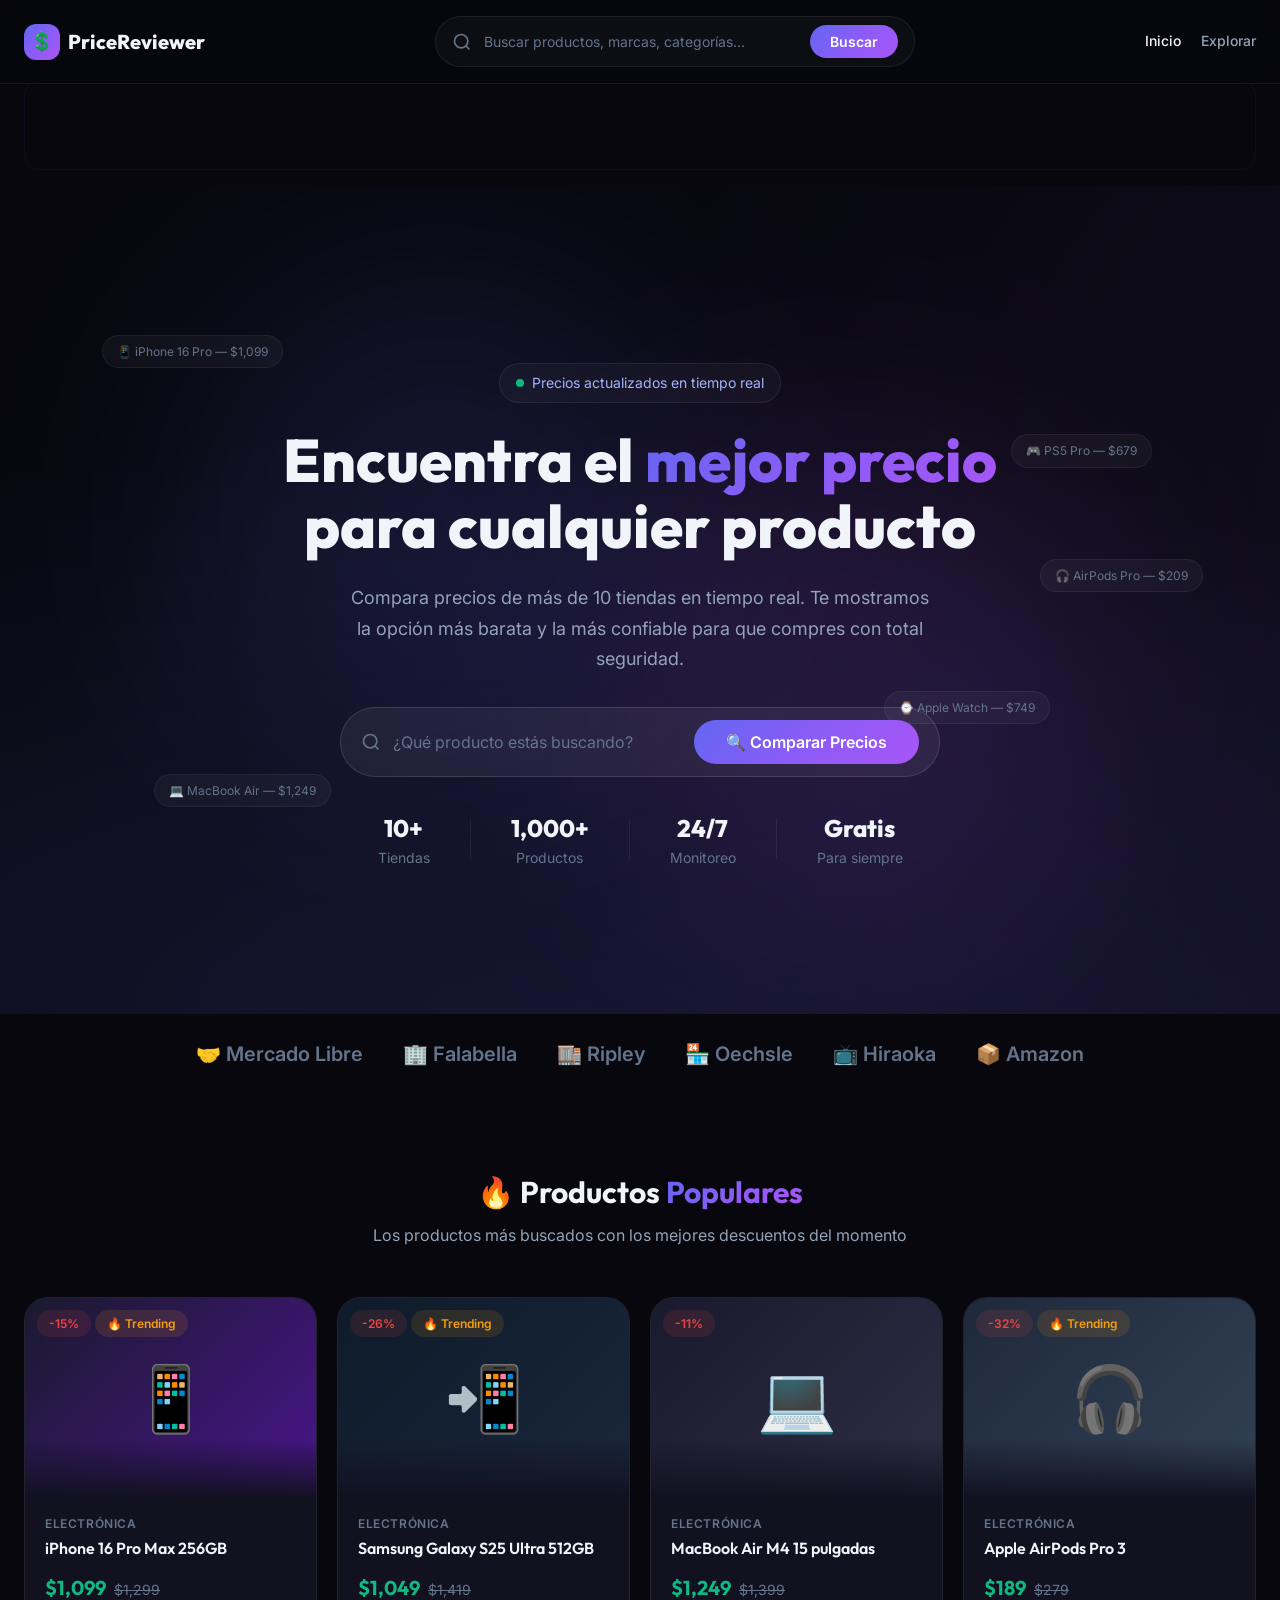
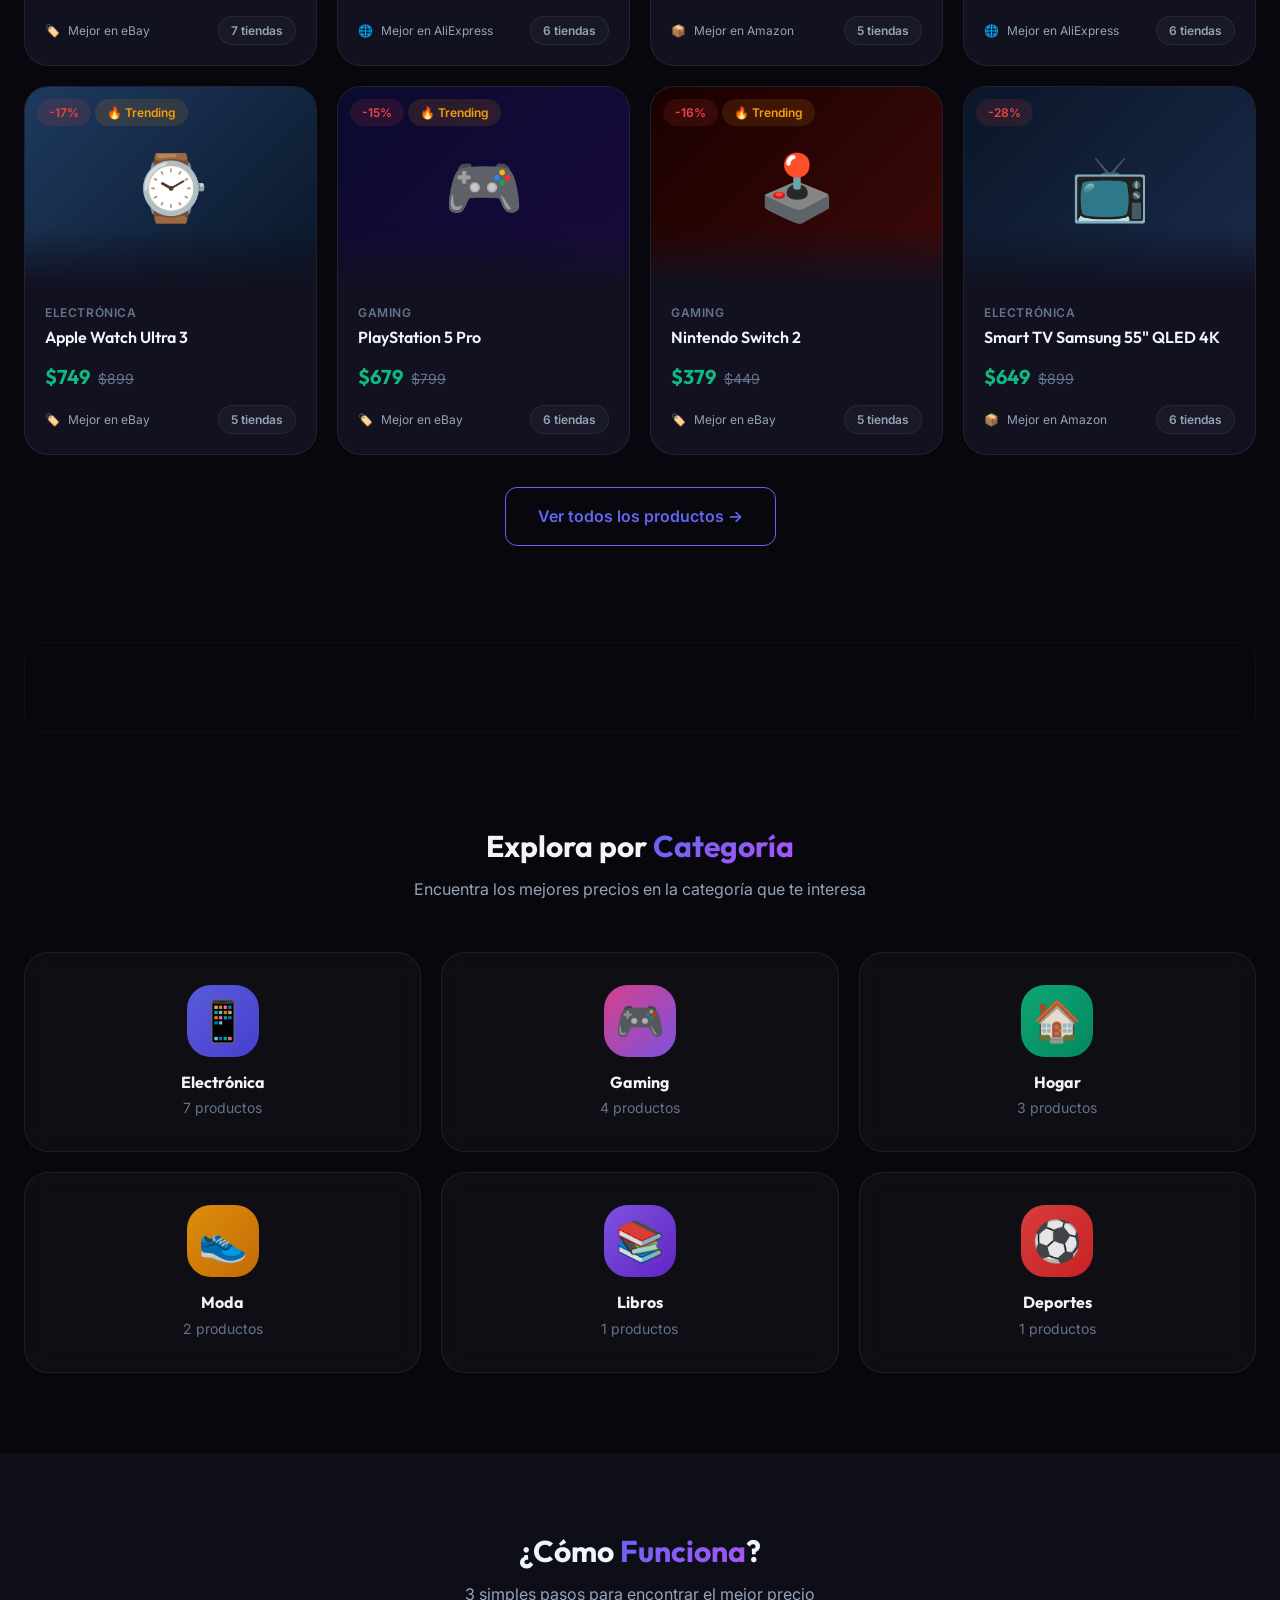
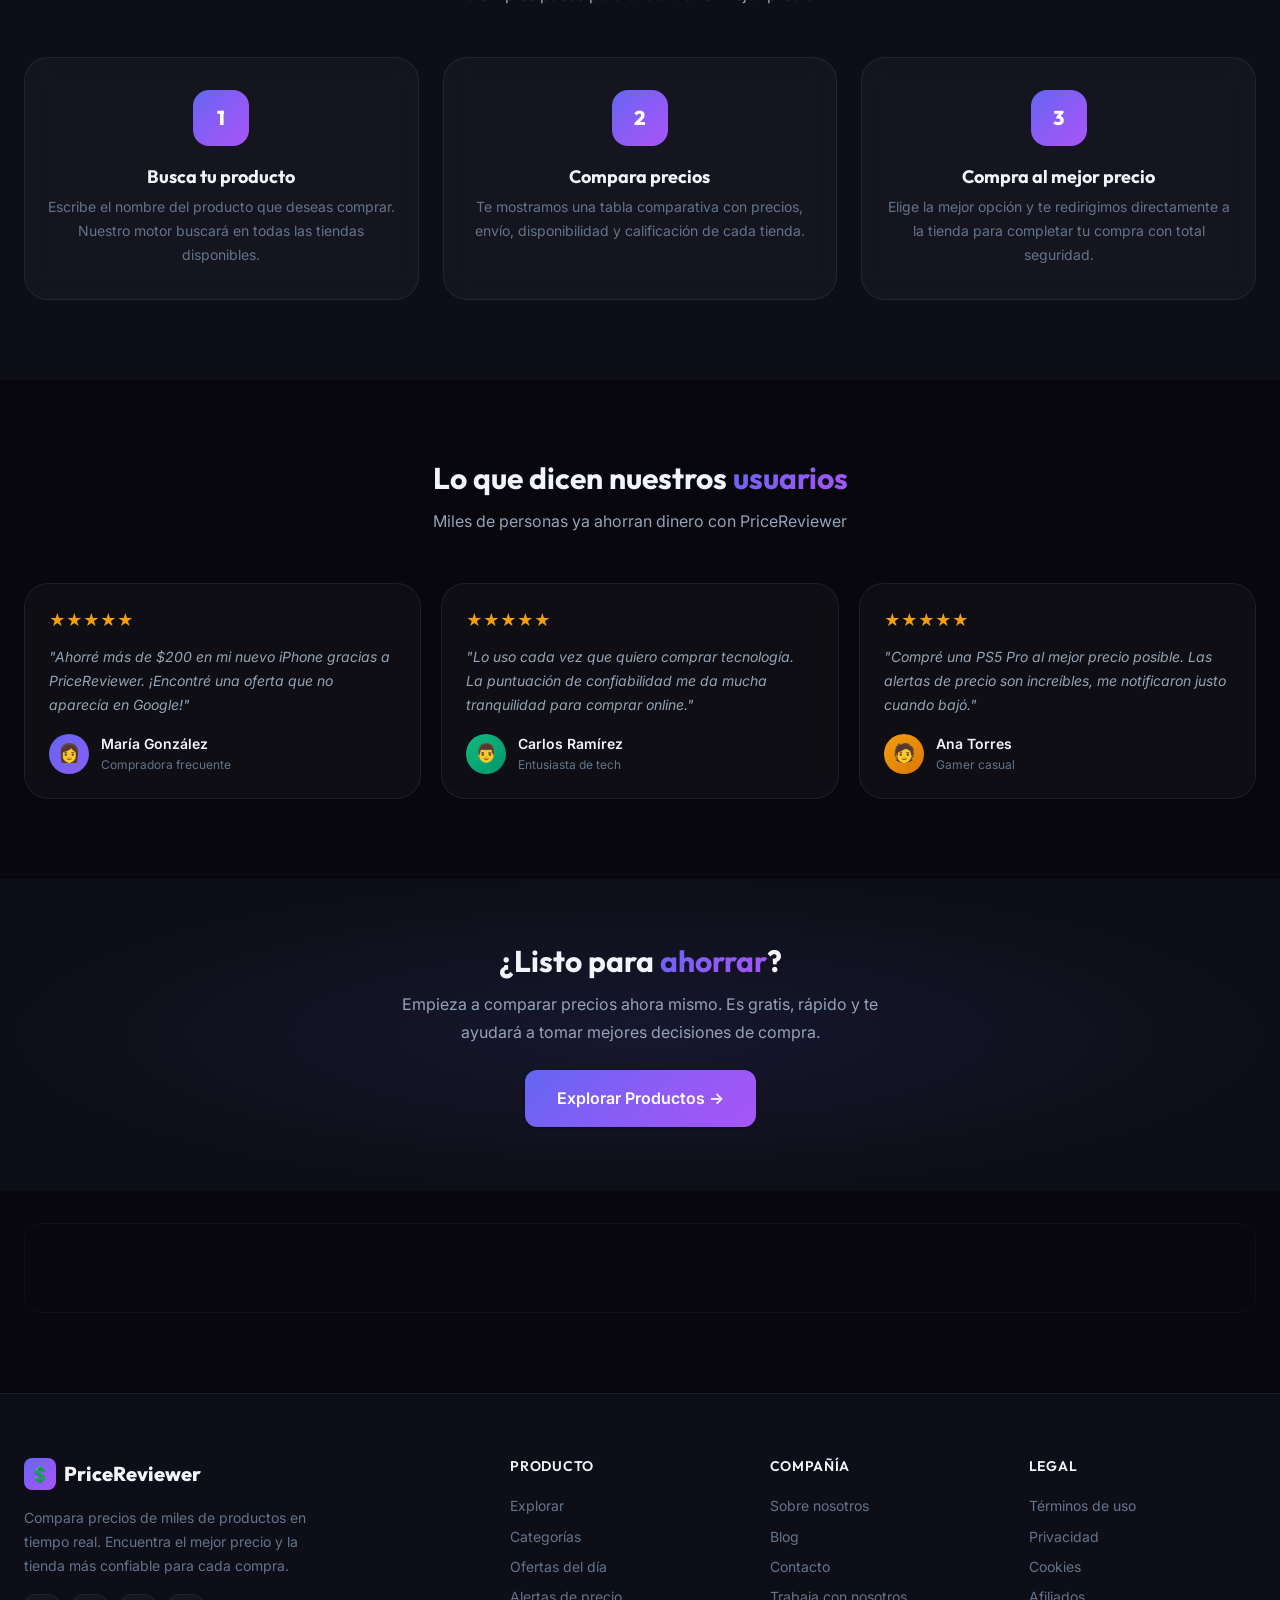
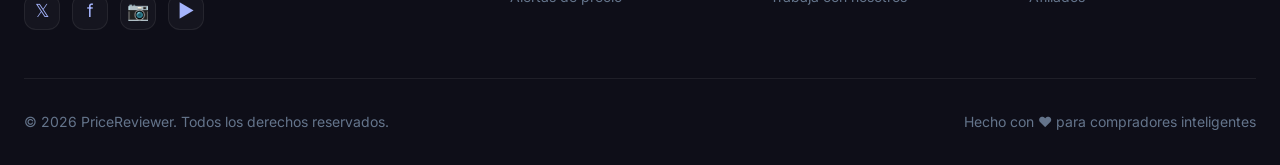
==== index.html @ 80fc3253 "Add files via upload" ====
<!DOCTYPE html>
<html lang="es">
<head>
  <meta charset="UTF-8">
  <meta name="viewport" content="width=device-width, initial-scale=1.0">
  <meta name="description" content="PriceReviewer — Compara precios en tiempo real de miles de productos en las mejores tiendas. Encuentra el mejor precio y la tienda más confiable.">
  <meta name="keywords" content="comparar precios, mejor precio, ofertas, descuentos, Amazon, eBay, Walmart, Mercado Libre">
  <title>PriceReviewer — Compara Precios en Tiempo Real</title>
  <link rel="stylesheet" href="css/styles.css">
  <script async src="https://pagead2.googlesyndication.com/pagead/js/adsbygoogle.js?client=ca-pub-7756073684592673" crossorigin="anonymous"></script>
  <style>
    /* ===== HERO ===== */
    .hero {
      position: relative;
      min-height: 92vh;
      display: flex;
      align-items: center;
      justify-content: center;
      overflow: hidden;
      padding: var(--s20) var(--s4) var(--s12);
    }
    .hero-bg {
      position: absolute;
      inset: 0;
      background:
        radial-gradient(ellipse at 20% 50%, rgba(99,102,241,0.15) 0%, transparent 50%),
        radial-gradient(ellipse at 80% 20%, rgba(139,92,246,0.12) 0%, transparent 50%),
        radial-gradient(ellipse at 50% 80%, rgba(168,85,247,0.08) 0%, transparent 50%),
        var(--bg-primary);
      animation: gradientShift 12s ease infinite;
      background-size: 200% 200%;
    }
    .hero-glow {
      position: absolute;
      width: 500px; height: 500px;
      border-radius: 50%;
      filter: blur(120px);
      opacity: 0.15;
      animation: float 8s ease-in-out infinite;
    }
    .hero-glow-1 { background: #6366f1; top: 10%; left: 15%; }
    .hero-glow-2 { background: #a855f7; bottom: 10%; right: 15%; animation-delay: -4s; }
    .hero-content {
      position: relative;
      z-index: 2;
      text-align: center;
      max-width: 800px;
      width: 100%;
    }
    .hero-badge {
      display: inline-flex;
      align-items: center;
      gap: var(--s2);
      padding: var(--s2) var(--s4);
      background: var(--bg-glass);
      border: 1px solid var(--border-glass);
      border-radius: var(--r-full);
      font-size: var(--text-sm);
      color: var(--text-accent);
      margin-bottom: var(--s6);
      animation: fadeInUp 0.8s var(--ease-out);
    }
    .hero-badge .pulse-dot {
      width: 8px; height: 8px;
      background: var(--success);
      border-radius: 50%;
      animation: pulse 2s infinite;
    }
    .hero h1 {
      font-size: var(--text-6xl);
      font-weight: 800;
      line-height: 1.1;
      margin-bottom: var(--s6);
      animation: fadeInUp 0.8s var(--ease-out) 0.1s both;
    }
    .hero h1 .highlight {
      background: var(--accent-gradient);
      -webkit-background-clip: text;
      -webkit-text-fill-color: transparent;
      background-clip: text;
    }
    .hero-subtitle {
      font-size: var(--text-lg);
      color: var(--text-secondary);
      max-width: 580px;
      margin: 0 auto var(--s8);
      line-height: 1.7;
      animation: fadeInUp 0.8s var(--ease-out) 0.2s both;
    }
    .hero .search-bar {
      max-width: 600px;
      margin: 0 auto var(--s8);
      animation: fadeInUp 0.8s var(--ease-out) 0.3s both;
    }
    .hero-stats {
      display: flex;
      align-items: center;
      justify-content: center;
      gap: var(--s10);
      animation: fadeInUp 0.8s var(--ease-out) 0.4s both;
    }
    .hero-stat {
      text-align: center;
    }
    .hero-stat-value {
      font-family: var(--font-heading);
      font-size: var(--text-2xl);
      font-weight: 800;
      color: var(--text-primary);
    }
    .hero-stat-label {
      font-size: var(--text-sm);
      color: var(--text-muted);
    }
    .hero-stat-divider {
      width: 1px; height: 40px;
      background: var(--border-glass);
    }

    /* ===== FLOATING PRICE TAGS ===== */
    .floating-tags {
      position: absolute;
      inset: 0;
      overflow: hidden;
      pointer-events: none;
      z-index: 1;
    }
    .floating-tag {
      position: absolute;
      padding: 6px 14px;
      background: rgba(255,255,255,0.04);
      border: 1px solid rgba(255,255,255,0.06);
      border-radius: var(--r-full);
      font-size: var(--text-xs);
      color: var(--text-muted);
      backdrop-filter: blur(8px);
      animation: float 6s ease-in-out infinite;
      white-space: nowrap;
    }
    .floating-tag:nth-child(1) { top: 18%; left: 8%; animation-delay: 0s; }
    .floating-tag:nth-child(2) { top: 30%; right: 10%; animation-delay: -1.5s; }
    .floating-tag:nth-child(3) { bottom: 25%; left: 12%; animation-delay: -3s; }
    .floating-tag:nth-child(4) { top: 45%; right: 6%; animation-delay: -4.5s; }
    .floating-tag:nth-child(5) { bottom: 35%; right: 18%; animation-delay: -2s; }

    /* ===== AD BANNER (top) ===== */
    .ad-top-wrapper {
      padding-top: 80px;
    }

    /* ===== TRENDING SECTION ===== */
    .trending-grid {
      display: grid;
      grid-template-columns: repeat(4, 1fr);
      gap: var(--s5);
    }
    @media (max-width: 1024px) {
      .trending-grid { grid-template-columns: repeat(2, 1fr); }
    }
    @media (max-width: 480px) {
      .trending-grid { grid-template-columns: 1fr; }
    }

    /* ===== CATEGORIES ===== */
    .categories-grid {
      display: grid;
      grid-template-columns: repeat(3, 1fr);
      gap: var(--s5);
    }
    .category-card {
      display: flex;
      flex-direction: column;
      align-items: center;
      padding: var(--s8) var(--s6);
      text-align: center;
      text-decoration: none;
      color: inherit;
      position: relative;
      overflow: hidden;
    }
    .category-card::before {
      content: '';
      position: absolute;
      top: 0; left: 0; right: 0;
      height: 3px;
      background: linear-gradient(90deg, var(--cat-color-1), var(--cat-color-2));
      opacity: 0;
      transition: opacity var(--t-base);
    }
    .category-card:hover::before { opacity: 1; }
    .category-icon {
      font-size: 2.5rem;
      margin-bottom: var(--s4);
      width: 72px; height: 72px;
      display: flex;
      align-items: center;
      justify-content: center;
      background: linear-gradient(135deg, var(--cat-color-1), var(--cat-color-2));
      border-radius: var(--r-xl);
      opacity: 0.9;
    }
    .category-card h3 {
      font-size: var(--text-base);
      margin-bottom: var(--s1);
    }
    .category-card p {
      font-size: var(--text-sm);
      color: var(--text-muted);
    }
    @media (max-width: 768px) {
      .categories-grid { grid-template-columns: repeat(2, 1fr); }
    }
    @media (max-width: 480px) {
      .categories-grid { grid-template-columns: 1fr; }
    }

    /* ===== HOW IT WORKS ===== */
    .steps-grid {
      display: grid;
      grid-template-columns: repeat(3, 1fr);
      gap: var(--s6);
    }
    .step-card {
      text-align: center;
      padding: var(--s8) var(--s5);
    }
    .step-number {
      width: 56px; height: 56px;
      display: flex;
      align-items: center;
      justify-content: center;
      margin: 0 auto var(--s5);
      background: var(--accent-gradient);
      border-radius: var(--r-lg);
      font-family: var(--font-heading);
      font-size: var(--text-xl);
      font-weight: 800;
      color: white;
    }
    .step-card h3 {
      font-size: var(--text-lg);
      margin-bottom: var(--s2);
    }
    .step-card p {
      font-size: var(--text-sm);
      color: var(--text-muted);
      line-height: 1.7;
    }
    @media (max-width: 768px) {
      .steps-grid { grid-template-columns: 1fr; }
    }

    /* ===== TESTIMONIALS ===== */
    .testimonials-grid {
      display: grid;
      grid-template-columns: repeat(3, 1fr);
      gap: var(--s5);
    }
    .testimonial-card {
      padding: var(--s6);
    }
    .testimonial-stars {
      display: flex;
      gap: 2px;
      color: var(--warning);
      margin-bottom: var(--s3);
    }
    .testimonial-text {
      font-size: var(--text-sm);
      color: var(--text-secondary);
      line-height: 1.7;
      margin-bottom: var(--s4);
      font-style: italic;
    }
    .testimonial-author {
      display: flex;
      align-items: center;
      gap: var(--s3);
    }
    .testimonial-avatar {
      width: 40px; height: 40px;
      border-radius: var(--r-full);
      display: flex;
      align-items: center;
      justify-content: center;
      font-size: var(--text-lg);
    }
    .testimonial-name {
      font-size: var(--text-sm);
      font-weight: 600;
      color: var(--text-primary);
    }
    .testimonial-role {
      font-size: var(--text-xs);
      color: var(--text-muted);
    }
    @media (max-width: 768px) {
      .testimonials-grid { grid-template-columns: 1fr; }
    }

    /* ===== CTA ===== */
    .cta-section {
      text-align: center;
      padding: var(--s16) var(--s6);
      position: relative;
      overflow: hidden;
    }
    .cta-section::before {
      content: '';
      position: absolute;
      inset: 0;
      background:
        radial-gradient(ellipse at center, rgba(99,102,241,0.1) 0%, transparent 70%);
    }
    .cta-section h2 { margin-bottom: var(--s3); position: relative; }
    .cta-section p { max-width: 500px; margin: 0 auto var(--s6); position: relative; }
    .cta-section .btn { position: relative; }

    /* ===== PARTNERS ===== */
    .partners-bar {
      display: flex;
      align-items: center;
      justify-content: center;
      gap: var(--s10);
      flex-wrap: wrap;
      padding: var(--s6) 0;
      opacity: 0.5;
    }
    .partner-logo {
      font-size: var(--text-xl);
      display: flex;
      align-items: center;
      gap: var(--s2);
      color: var(--text-muted);
      font-weight: 600;
    }

    @media (max-width: 768px) {
      .hero h1 { font-size: var(--text-4xl); }
      .hero-stats { gap: var(--s6); }
      .hero-stat-value { font-size: var(--text-xl); }
      .floating-tags { display: none; }
    }
    @media (max-width: 480px) {
      .hero h1 { font-size: var(--text-3xl); }
      .hero-stats { flex-wrap: wrap; gap: var(--s4); }
      .hero-stat-divider { display: none; }
    }
  </style>
</head>
<body data-page="landing">

  <!-- === NAVBAR === -->
  <nav class="navbar" id="navbar">
    <div class="container">
      <a href="index.html" class="navbar-brand">
        <div class="brand-icon">💲</div>
        PriceReviewer
      </a>
      <div class="navbar-search">
        <div class="search-bar">
          <div class="search-bar-inner">
            <svg class="search-icon" viewBox="0 0 24 24" fill="none" stroke="currentColor" stroke-width="2"><circle cx="11" cy="11" r="8"/><path d="m21 21-4.3-4.3"/></svg>
            <input type="text" placeholder="Buscar productos, marcas, categorías..." id="nav-search-input" autocomplete="off">
            <button class="search-btn"><span>Buscar</span></button>
          </div>
          <div class="search-suggestions" id="nav-search-suggestions"></div>
        </div>
      </div>
      <div class="navbar-links">
        <a href="index.html" class="active">Inicio</a>
        <a href="results.html">Explorar</a>
      </div>
      <button class="mobile-menu-btn" aria-label="Menú">
        <span></span><span></span><span></span>
      </button>
    </div>
  </nav>

  <!-- === MOBILE MENU === -->
  <div class="mobile-menu" id="mobile-menu">
    <a href="index.html">Inicio</a>
    <a href="results.html">Explorar</a>
  </div>

  <!-- === AD: Top Banner === -->
  <div class="ad-top-wrapper">
    <div class="container">
      <div class="ad-space ad-banner-top" data-ad-size="728x90">
        <span class="ad-label">Anuncio</span>
      </div>
    </div>
  </div>

  <!-- === HERO === -->
  <section class="hero" id="hero">
    <div class="hero-bg"></div>
    <div class="hero-glow hero-glow-1"></div>
    <div class="hero-glow hero-glow-2"></div>

    <div class="floating-tags">
      <div class="floating-tag">📱 iPhone 16 Pro — $1,099</div>
      <div class="floating-tag">🎮 PS5 Pro — $679</div>
      <div class="floating-tag">💻 MacBook Air — $1,249</div>
      <div class="floating-tag">🎧 AirPods Pro — $209</div>
      <div class="floating-tag">⌚ Apple Watch — $749</div>
    </div>

    <div class="hero-content">
      <div class="hero-badge">
        <span class="pulse-dot"></span>
        Precios actualizados en tiempo real
      </div>
      <h1>
        Encuentra el <span class="highlight">mejor precio</span> para cualquier producto
      </h1>
      <p class="hero-subtitle">
        Compara precios de más de 10 tiendas en tiempo real. Te mostramos la opción más barata y la más confiable para que compres con total seguridad.
      </p>
      <div class="search-bar search-hero">
        <div class="search-bar-inner">
          <svg class="search-icon" viewBox="0 0 24 24" fill="none" stroke="currentColor" stroke-width="2"><circle cx="11" cy="11" r="8"/><path d="m21 21-4.3-4.3"/></svg>
          <input type="text" placeholder="¿Qué producto estás buscando?" id="hero-search-input" autocomplete="off">
          <button class="search-btn">🔍 <span>Comparar Precios</span></button>
        </div>
        <div class="search-suggestions" id="hero-search-suggestions"></div>
      </div>
      <div class="hero-stats">
        <div class="hero-stat">
          <div class="hero-stat-value">10+</div>
          <div class="hero-stat-label">Tiendas</div>
        </div>
        <div class="hero-stat-divider"></div>
        <div class="hero-stat">
          <div class="hero-stat-value">1,000+</div>
          <div class="hero-stat-label">Productos</div>
        </div>
        <div class="hero-stat-divider"></div>
        <div class="hero-stat">
          <div class="hero-stat-value">24/7</div>
          <div class="hero-stat-label">Monitoreo</div>
        </div>
        <div class="hero-stat-divider"></div>
        <div class="hero-stat">
          <div class="hero-stat-value">Gratis</div>
          <div class="hero-stat-label">Para siempre</div>
        </div>
      </div>
    </div>
  </section>

  <!-- === PARTNERS BAR === -->
  <div class="container">
    <div class="partners-bar animate-on-scroll">
      <span class="partner-logo">🤝 Mercado Libre</span>
      <span class="partner-logo">🏢 Falabella</span>
      <span class="partner-logo">🏬 Ripley</span>
      <span class="partner-logo">🏪 Oechsle</span>
      <span class="partner-logo">📺 Hiraoka</span>
      <span class="partner-logo">📦 Amazon</span>
    </div>
  </div>

  <!-- === TRENDING PRODUCTS === -->
  <section class="section" id="trending">
    <div class="container">
      <div class="section-header animate-on-scroll">
        <h2>🔥 Productos <span class="text-gradient">Populares</span></h2>
        <p>Los productos más buscados con los mejores descuentos del momento</p>
      </div>
      <div class="trending-grid" id="trending-grid">
        <!-- Rendered by JS -->
      </div>
      <div class="text-center" style="margin-top:var(--s8);">
        <a href="results.html" class="btn btn-outline btn-lg">Ver todos los productos →</a>
      </div>
    </div>
  </section>

  <!-- === AD: Mid Banner === -->
  <div class="container">
    <div class="ad-space ad-leaderboard" data-ad-size="728x90" style="margin: var(--s4) 0;">
      <span class="ad-label">Anuncio</span>
    </div>
  </div>

  <!-- === CATEGORIES === -->
  <section class="section" id="categories">
    <div class="container">
      <div class="section-header animate-on-scroll">
        <h2>Explora por <span class="text-gradient">Categoría</span></h2>
        <p>Encuentra los mejores precios en la categoría que te interesa</p>
      </div>
      <div class="categories-grid" id="categories-grid">
        <!-- Rendered by JS -->
      </div>
    </div>
  </section>

  <!-- === HOW IT WORKS === -->
  <section class="section" id="how-it-works" style="background:var(--bg-secondary);">
    <div class="container">
      <div class="section-header animate-on-scroll">
        <h2>¿Cómo <span class="text-gradient">Funciona</span>?</h2>
        <p>3 simples pasos para encontrar el mejor precio</p>
      </div>
      <div class="steps-grid">
        <div class="step-card glass-card animate-on-scroll delay-1">
          <div class="step-number">1</div>
          <h3>Busca tu producto</h3>
          <p>Escribe el nombre del producto que deseas comprar. Nuestro motor buscará en todas las tiendas disponibles.</p>
        </div>
        <div class="step-card glass-card animate-on-scroll delay-2">
          <div class="step-number">2</div>
          <h3>Compara precios</h3>
          <p>Te mostramos una tabla comparativa con precios, envío, disponibilidad y calificación de cada tienda.</p>
        </div>
        <div class="step-card glass-card animate-on-scroll delay-3">
          <div class="step-number">3</div>
          <h3>Compra al mejor precio</h3>
          <p>Elige la mejor opción y te redirigimos directamente a la tienda para completar tu compra con total seguridad.</p>
        </div>
      </div>
    </div>
  </section>

  <!-- === TESTIMONIALS === -->
  <section class="section" id="testimonials">
    <div class="container">
      <div class="section-header animate-on-scroll">
        <h2>Lo que dicen nuestros <span class="text-gradient">usuarios</span></h2>
        <p>Miles de personas ya ahorran dinero con PriceReviewer</p>
      </div>
      <div class="testimonials-grid">
        <div class="testimonial-card glass-card animate-on-scroll delay-1">
          <div class="testimonial-stars">★★★★★</div>
          <p class="testimonial-text">"Ahorré más de $200 en mi nuevo iPhone gracias a PriceReviewer. ¡Encontré una oferta que no aparecía en Google!"</p>
          <div class="testimonial-author">
            <div class="testimonial-avatar" style="background:linear-gradient(135deg,#6366f1,#8b5cf6);">👩</div>
            <div>
              <div class="testimonial-name">María González</div>
              <div class="testimonial-role">Compradora frecuente</div>
            </div>
          </div>
        </div>
        <div class="testimonial-card glass-card animate-on-scroll delay-2">
          <div class="testimonial-stars">★★★★★</div>
          <p class="testimonial-text">"Lo uso cada vez que quiero comprar tecnología. La puntuación de confiabilidad me da mucha tranquilidad para comprar online."</p>
          <div class="testimonial-author">
            <div class="testimonial-avatar" style="background:linear-gradient(135deg,#10b981,#059669);">👨</div>
            <div>
              <div class="testimonial-name">Carlos Ramírez</div>
              <div class="testimonial-role">Entusiasta de tech</div>
            </div>
          </div>
        </div>
        <div class="testimonial-card glass-card animate-on-scroll delay-3">
          <div class="testimonial-stars">★★★★★</div>
          <p class="testimonial-text">"Compré una PS5 Pro al mejor precio posible. Las alertas de precio son increíbles, me notificaron justo cuando bajó."</p>
          <div class="testimonial-author">
            <div class="testimonial-avatar" style="background:linear-gradient(135deg,#f59e0b,#d97706);">🧑</div>
            <div>
              <div class="testimonial-name">Ana Torres</div>
              <div class="testimonial-role">Gamer casual</div>
            </div>
          </div>
        </div>
      </div>
    </div>
  </section>

  <!-- === CTA === -->
  <section class="section cta-section" style="background:var(--bg-secondary);">
    <div class="container">
      <div class="animate-on-scroll">
        <h2>¿Listo para <span class="text-gradient">ahorrar</span>?</h2>
        <p>Empieza a comparar precios ahora mismo. Es gratis, rápido y te ayudará a tomar mejores decisiones de compra.</p>
        <a href="results.html" class="btn btn-primary btn-lg">Explorar Productos →</a>
      </div>
    </div>
  </section>

  <!-- === AD: Bottom Banner === -->
  <div class="container">
    <div class="ad-space ad-banner-bottom" data-ad-size="728x90">
      <span class="ad-label">Anuncio</span>
    </div>
  </div>

  <!-- === FOOTER === -->
  <footer class="footer">
    <div class="container">
      <div class="footer-grid">
        <div>
          <div class="footer-brand">
            <div class="brand-icon">💲</div>
            PriceReviewer
          </div>
          <p class="footer-desc">
            Compara precios de miles de productos en tiempo real. Encuentra el mejor precio y la tienda más confiable para cada compra.
          </p>
          <div class="footer-social">
            <a href="#" aria-label="Twitter">𝕏</a>
            <a href="#" aria-label="Facebook">f</a>
            <a href="#" aria-label="Instagram">📷</a>
            <a href="#" aria-label="YouTube">▶</a>
          </div>
        </div>
        <div class="footer-col">
          <h4>Producto</h4>
          <a href="results.html">Explorar</a>
          <a href="#">Categorías</a>
          <a href="#">Ofertas del día</a>
          <a href="#">Alertas de precio</a>
        </div>
        <div class="footer-col">
          <h4>Compañía</h4>
          <a href="#">Sobre nosotros</a>
          <a href="#">Blog</a>
          <a href="#">Contacto</a>
          <a href="#">Trabaja con nosotros</a>
        </div>
        <div class="footer-col">
          <h4>Legal</h4>
          <a href="#">Términos de uso</a>
          <a href="#">Privacidad</a>
          <a href="#">Cookies</a>
          <a href="#">Afiliados</a>
        </div>
      </div>
      <div class="footer-bottom">
        <span>© 2026 PriceReviewer. Todos los derechos reservados.</span>
        <span>Hecho con ❤️ para compradores inteligentes</span>
      </div>
    </div>
  </footer>

  <script src="js/data.js"></script>
  <script src="js/app.js"></script>
  <script src="js/ads.js"></script>
</body>
</html>
---- css/styles.css ----
/* ==========================================
   PriceReviewer — Design System & Shared Styles
   Premium Dark Mode with Glassmorphism
   ========================================== */

/* --- Google Fonts --- */
@import url('https://fonts.googleapis.com/css2?family=Inter:wght@300;400;500;600;700&family=Outfit:wght@400;500;600;700;800&display=swap');

/* --- Custom Properties --- */
:root {
  /* Backgrounds */
  --bg-primary: #07070d;
  --bg-secondary: #0e0e18;
  --bg-tertiary: #161625;
  --bg-card: #111120;
  --bg-glass: rgba(255, 255, 255, 0.03);
  --bg-glass-hover: rgba(255, 255, 255, 0.06);
  --border-glass: rgba(255, 255, 255, 0.07);
  --border-glass-hover: rgba(255, 255, 255, 0.14);

  /* Accent */
  --accent: #6366f1;
  --accent-hover: #818cf8;
  --accent-secondary: #8b5cf6;
  --accent-tertiary: #a855f7;
  --accent-gradient: linear-gradient(135deg, #6366f1 0%, #8b5cf6 50%, #a855f7 100%);
  --accent-glow: 0 0 24px rgba(99, 102, 241, 0.25);
  --accent-glow-lg: 0 0 60px rgba(99, 102, 241, 0.18);

  /* Semantic */
  --success: #10b981;
  --success-soft: rgba(16, 185, 129, 0.12);
  --warning: #f59e0b;
  --warning-soft: rgba(245, 158, 11, 0.12);
  --danger: #ef4444;
  --danger-soft: rgba(239, 68, 68, 0.12);
  --info: #3b82f6;
  --info-soft: rgba(59, 130, 246, 0.12);

  /* Text */
  --text-primary: #f1f5f9;
  --text-secondary: #94a3b8;
  --text-muted: #64748b;
  --text-accent: #a5b4fc;
  --text-inverse: #07070d;

  /* Spacing scale */
  --s1: 0.25rem; --s2: 0.5rem; --s3: 0.75rem; --s4: 1rem;
  --s5: 1.25rem; --s6: 1.5rem; --s8: 2rem; --s10: 2.5rem;
  --s12: 3rem; --s16: 4rem; --s20: 5rem; --s24: 6rem;

  /* Radii */
  --r-sm: 0.5rem;
  --r-md: 0.75rem;
  --r-lg: 1rem;
  --r-xl: 1.5rem;
  --r-2xl: 2rem;
  --r-full: 9999px;

  /* Shadows */
  --shadow-sm: 0 1px 3px rgba(0,0,0,.4);
  --shadow-md: 0 4px 12px rgba(0,0,0,.4);
  --shadow-lg: 0 12px 32px rgba(0,0,0,.45);
  --shadow-xl: 0 24px 64px rgba(0,0,0,.5);

  /* Fonts */
  --font-body: 'Inter', -apple-system, BlinkMacSystemFont, 'Segoe UI', sans-serif;
  --font-heading: 'Outfit', var(--font-body);

  /* Sizes */
  --text-xs: 0.75rem;   --text-sm: 0.875rem;  --text-base: 1rem;
  --text-lg: 1.125rem;   --text-xl: 1.25rem;   --text-2xl: 1.5rem;
  --text-3xl: 1.875rem;  --text-4xl: 2.25rem;  --text-5xl: 3rem;
  --text-6xl: 3.75rem;   --text-7xl: 4.5rem;

  /* Timing */
  --ease-out: cubic-bezier(.16,1,.3,1);
  --ease-spring: cubic-bezier(.34,1.56,.64,1);
  --t-fast: 150ms; --t-base: 250ms; --t-slow: 400ms;

  /* Z layers */
  --z-dropdown: 100; --z-sticky: 200; --z-overlay: 300;
  --z-modal: 400; --z-toast: 500;

  /* Container */
  --container: 1280px;
}

/* --- Reset --- */
*, *::before, *::after { box-sizing: border-box; margin: 0; padding: 0; }

html {
  scroll-behavior: smooth;
  -webkit-font-smoothing: antialiased;
  -moz-osx-font-smoothing: grayscale;
  scrollbar-color: var(--accent) var(--bg-secondary);
}

body {
  font-family: var(--font-body);
  font-size: var(--text-base);
  line-height: 1.6;
  color: var(--text-primary);
  background: var(--bg-primary);
  min-height: 100vh;
  overflow-x: hidden;
}

img, video, svg { display: block; max-width: 100%; }
a { color: var(--text-accent); text-decoration: none; transition: color var(--t-fast); }
a:hover { color: var(--accent-hover); }
ul, ol { list-style: none; }
button, input, select, textarea {
  font-family: inherit; font-size: inherit; color: inherit;
  background: none; border: none; outline: none;
}
button { cursor: pointer; }

/* --- Scrollbar --- */
::-webkit-scrollbar { width: 8px; height: 8px; }
::-webkit-scrollbar-track { background: var(--bg-secondary); }
::-webkit-scrollbar-thumb {
  background: var(--accent);
  border-radius: var(--r-full);
}
::-webkit-scrollbar-thumb:hover { background: var(--accent-hover); }

/* --- Typography --- */
h1, h2, h3, h4, h5, h6 {
  font-family: var(--font-heading);
  font-weight: 700;
  line-height: 1.2;
  color: var(--text-primary);
}
h1 { font-size: var(--text-5xl); }
h2 { font-size: var(--text-3xl); }
h3 { font-size: var(--text-2xl); }
h4 { font-size: var(--text-xl); }
p { color: var(--text-secondary); line-height: 1.7; }
.text-gradient {
  background: var(--accent-gradient);
  -webkit-background-clip: text;
  -webkit-text-fill-color: transparent;
  background-clip: text;
}

/* --- Layout --- */
.container {
  width: 100%;
  max-width: var(--container);
  margin: 0 auto;
  padding: 0 var(--s6);
}
.section {
  padding: var(--s20) 0;
}
.section-header {
  text-align: center;
  margin-bottom: var(--s12);
}
.section-header h2 { margin-bottom: var(--s3); }
.section-header p { max-width: 600px; margin: 0 auto; }

/* ==========================================
   NAVBAR
   ========================================== */
.navbar {
  position: fixed;
  top: 0; left: 0; right: 0;
  z-index: var(--z-sticky);
  padding: var(--s4) 0;
  background: rgba(7, 7, 13, 0.8);
  backdrop-filter: blur(20px) saturate(1.8);
  -webkit-backdrop-filter: blur(20px) saturate(1.8);
  border-bottom: 1px solid var(--border-glass);
  transition: all var(--t-base);
}
.navbar.scrolled {
  padding: var(--s2) 0;
  background: rgba(7, 7, 13, 0.95);
}
.navbar .container {
  display: flex;
  align-items: center;
  gap: var(--s6);
}
.navbar-brand {
  display: flex;
  align-items: center;
  gap: var(--s2);
  font-family: var(--font-heading);
  font-weight: 800;
  font-size: var(--text-xl);
  color: var(--text-primary);
  white-space: nowrap;
  text-decoration: none;
}
.navbar-brand .brand-icon {
  width: 36px; height: 36px;
  background: var(--accent-gradient);
  border-radius: var(--r-md);
  display: flex;
  align-items: center;
  justify-content: center;
  font-size: 1.2rem;
}
.navbar-links {
  display: flex;
  align-items: center;
  gap: var(--s5);
}
.navbar-links a {
  color: var(--text-secondary);
  font-size: var(--text-sm);
  font-weight: 500;
  transition: color var(--t-fast);
  white-space: nowrap;
}
.navbar-links a:hover, .navbar-links a.active {
  color: var(--text-primary);
}
.navbar-search {
  flex: 1;
  max-width: 480px;
  margin: 0 auto;
}
.navbar-actions {
  display: flex;
  align-items: center;
  gap: var(--s3);
}
.mobile-menu-btn {
  display: none;
  flex-direction: column;
  gap: 5px;
  padding: var(--s2);
}
.mobile-menu-btn span {
  display: block;
  width: 22px; height: 2px;
  background: var(--text-primary);
  border-radius: 2px;
  transition: all var(--t-base);
}
.mobile-menu {
  display: none;
  position: fixed;
  top: 0; left: 0; right: 0; bottom: 0;
  background: rgba(7, 7, 13, 0.97);
  z-index: var(--z-overlay);
  flex-direction: column;
  align-items: center;
  justify-content: center;
  gap: var(--s8);
}
.mobile-menu.open { display: flex; }
.mobile-menu a {
  font-size: var(--text-2xl);
  font-weight: 600;
  color: var(--text-primary);
}

/* ==========================================
   SEARCH BAR
   ========================================== */
.search-bar {
  position: relative;
  width: 100%;
}
.search-bar-inner {
  display: flex;
  align-items: center;
  background: var(--bg-glass);
  border: 1px solid var(--border-glass);
  border-radius: var(--r-full);
  padding: var(--s2) var(--s4);
  transition: all var(--t-base);
}
.search-bar-inner:focus-within {
  border-color: var(--accent);
  box-shadow: var(--accent-glow);
  background: var(--bg-glass-hover);
}
.search-bar .search-icon {
  width: 20px; height: 20px;
  color: var(--text-muted);
  flex-shrink: 0;
}
.search-bar input {
  flex: 1;
  padding: var(--s1) var(--s3);
  font-size: var(--text-sm);
  color: var(--text-primary);
  background: transparent;
}
.search-bar input::placeholder { color: var(--text-muted); }
.search-bar .search-btn {
  background: var(--accent-gradient);
  color: white;
  padding: var(--s2) var(--s5);
  border-radius: var(--r-full);
  font-weight: 600;
  font-size: var(--text-sm);
  transition: all var(--t-base);
  white-space: nowrap;
}
.search-bar .search-btn:hover {
  transform: translateY(-1px);
  box-shadow: var(--accent-glow);
}

/* Search Suggestions Dropdown */
.search-suggestions {
  position: absolute;
  top: calc(100% + var(--s2));
  left: 0; right: 0;
  background: var(--bg-card);
  border: 1px solid var(--border-glass);
  border-radius: var(--r-lg);
  box-shadow: var(--shadow-xl);
  overflow: hidden;
  z-index: var(--z-dropdown);
  display: none;
}
.search-suggestions.open { display: block; }
.suggestion-item {
  display: flex;
  align-items: center;
  gap: var(--s3);
  padding: var(--s3) var(--s4);
  cursor: pointer;
  transition: background var(--t-fast);
}
.suggestion-item:hover { background: var(--bg-glass-hover); }
.suggestion-item .suggestion-icon {
  font-size: var(--text-lg);
  width: 32px;
  text-align: center;
}
.suggestion-item .suggestion-text {
  flex: 1;
  font-size: var(--text-sm);
  color: var(--text-primary);
}
.suggestion-item .suggestion-category {
  font-size: var(--text-xs);
  color: var(--text-muted);
}

/* Hero Search (larger variant) */
.search-bar.search-hero .search-bar-inner {
  padding: var(--s3) var(--s5);
  background: rgba(255,255,255,0.06);
  border-color: rgba(255,255,255,0.12);
}
.search-bar.search-hero input {
  font-size: var(--text-base);
  padding: var(--s2) var(--s3);
}
.search-bar.search-hero .search-btn {
  padding: var(--s3) var(--s8);
  font-size: var(--text-base);
}

/* ==========================================
   BUTTONS
   ========================================== */
.btn {
  display: inline-flex;
  align-items: center;
  justify-content: center;
  gap: var(--s2);
  padding: var(--s3) var(--s6);
  font-weight: 600;
  font-size: var(--text-sm);
  border-radius: var(--r-md);
  transition: all var(--t-base) var(--ease-out);
  white-space: nowrap;
  cursor: pointer;
  text-decoration: none;
}
.btn:hover { transform: translateY(-2px); }
.btn:active { transform: translateY(0); }
.btn-primary {
  background: var(--accent-gradient);
  color: white;
  box-shadow: var(--shadow-sm);
}
.btn-primary:hover { box-shadow: var(--accent-glow); color: white; }
.btn-secondary {
  background: var(--bg-glass);
  color: var(--text-primary);
  border: 1px solid var(--border-glass);
}
.btn-secondary:hover {
  background: var(--bg-glass-hover);
  border-color: var(--border-glass-hover);
}
.btn-outline {
  background: transparent;
  color: var(--accent);
  border: 1px solid var(--accent);
}
.btn-outline:hover {
  background: rgba(99,102,241,0.1);
}
.btn-ghost {
  background: transparent;
  color: var(--text-secondary);
}
.btn-ghost:hover { color: var(--text-primary); background: var(--bg-glass); }
.btn-success {
  background: var(--success);
  color: white;
}
.btn-success:hover { box-shadow: 0 0 20px rgba(16,185,129,0.3); color: white; }
.btn-sm { padding: var(--s2) var(--s4); font-size: var(--text-xs); }
.btn-lg { padding: var(--s4) var(--s8); font-size: var(--text-base); }
.btn-icon {
  width: 40px; height: 40px; padding: 0;
  border-radius: var(--r-md);
}
.btn-icon.sm { width: 32px; height: 32px; }

/* ==========================================
   CARDS
   ========================================== */
.glass-card {
  background: var(--bg-glass);
  border: 1px solid var(--border-glass);
  border-radius: var(--r-xl);
  backdrop-filter: blur(12px);
  -webkit-backdrop-filter: blur(12px);
  transition: all var(--t-base) var(--ease-out);
}
.glass-card:hover {
  border-color: var(--border-glass-hover);
  background: var(--bg-glass-hover);
  transform: translateY(-4px);
  box-shadow: var(--shadow-lg);
}
.card {
  background: var(--bg-card);
  border: 1px solid var(--border-glass);
  border-radius: var(--r-xl);
  overflow: hidden;
  transition: all var(--t-base) var(--ease-out);
}
.card:hover {
  border-color: var(--border-glass-hover);
  transform: translateY(-4px);
  box-shadow: var(--shadow-lg);
}

/* Product Card */
.product-card {
  background: var(--bg-card);
  border: 1px solid var(--border-glass);
  border-radius: var(--r-xl);
  overflow: hidden;
  transition: all var(--t-base) var(--ease-out);
  cursor: pointer;
  text-decoration: none;
  display: block;
  color: inherit;
}
.product-card:hover {
  border-color: var(--accent);
  transform: translateY(-6px);
  box-shadow: var(--accent-glow-lg);
  color: inherit;
}
.product-card-image {
  position: relative;
  height: 200px;
  display: flex;
  align-items: center;
  justify-content: center;
  font-size: 4rem;
  overflow: hidden;
}
.product-card-image::after {
  content: '';
  position: absolute;
  bottom: 0; left: 0; right: 0;
  height: 60px;
  background: linear-gradient(to top, var(--bg-card), transparent);
}
.product-card-badges {
  position: absolute;
  top: var(--s3); left: var(--s3);
  display: flex;
  gap: var(--s1);
  z-index: 2;
}
.product-card-body {
  padding: var(--s4) var(--s5) var(--s5);
}
.product-card-category {
  font-size: var(--text-xs);
  color: var(--text-muted);
  text-transform: uppercase;
  letter-spacing: 0.05em;
  font-weight: 600;
  margin-bottom: var(--s1);
}
.product-card-title {
  font-family: var(--font-heading);
  font-size: var(--text-base);
  font-weight: 600;
  color: var(--text-primary);
  margin-bottom: var(--s3);
  line-height: 1.4;
  display: -webkit-box;
  -webkit-line-clamp: 2;
  -webkit-box-orient: vertical;
  overflow: hidden;
}
.product-card-prices {
  display: flex;
  align-items: baseline;
  gap: var(--s2);
  margin-bottom: var(--s3);
}
.product-card-price {
  font-family: var(--font-heading);
  font-size: var(--text-xl);
  font-weight: 700;
  color: var(--success);
}
.product-card-price-original {
  font-size: var(--text-sm);
  color: var(--text-muted);
  text-decoration: line-through;
}
.product-card-store {
  display: flex;
  align-items: center;
  gap: var(--s2);
  font-size: var(--text-xs);
  color: var(--text-secondary);
}
.product-card-footer {
  display: flex;
  align-items: center;
  justify-content: space-between;
  padding: var(--s3) var(--s5);
  border-top: 1px solid var(--border-glass);
}

/* ==========================================
   BADGES
   ========================================== */
.badge {
  display: inline-flex;
  align-items: center;
  gap: var(--s1);
  padding: var(--s1) var(--s3);
  font-size: var(--text-xs);
  font-weight: 600;
  border-radius: var(--r-full);
  white-space: nowrap;
}
.badge-discount {
  background: var(--danger-soft);
  color: var(--danger);
}
.badge-best-price {
  background: var(--success-soft);
  color: var(--success);
}
.badge-reliable {
  background: var(--info-soft);
  color: var(--info);
}
.badge-trending {
  background: var(--warning-soft);
  color: var(--warning);
}
.badge-category {
  background: rgba(99,102,241,0.12);
  color: var(--accent-hover);
}
.badge-stores {
  background: var(--bg-glass);
  color: var(--text-secondary);
  border: 1px solid var(--border-glass);
}

/* ==========================================
   RATING STARS
   ========================================== */
.rating {
  display: inline-flex;
  align-items: center;
  gap: var(--s1);
}
.rating-stars {
  display: flex;
  gap: 2px;
}
.rating-star {
  color: var(--text-muted);
  font-size: var(--text-sm);
}
.rating-star.filled { color: var(--warning); }
.rating-score {
  font-size: var(--text-sm);
  font-weight: 600;
  color: var(--text-primary);
}
.rating-count {
  font-size: var(--text-xs);
  color: var(--text-muted);
}

/* ==========================================
   FORM ELEMENTS
   ========================================== */
.input-group {
  display: flex;
  flex-direction: column;
  gap: var(--s2);
}
.input-label {
  font-size: var(--text-sm);
  font-weight: 500;
  color: var(--text-secondary);
}
.input {
  padding: var(--s3) var(--s4);
  background: var(--bg-glass);
  border: 1px solid var(--border-glass);
  border-radius: var(--r-md);
  color: var(--text-primary);
  font-size: var(--text-sm);
  transition: all var(--t-fast);
}
.input:focus {
  border-color: var(--accent);
  box-shadow: 0 0 0 3px rgba(99,102,241,0.15);
}
.input::placeholder { color: var(--text-muted); }
.select {
  padding: var(--s3) var(--s4);
  background: var(--bg-glass);
  border: 1px solid var(--border-glass);
  border-radius: var(--r-md);
  color: var(--text-primary);
  font-size: var(--text-sm);
  cursor: pointer;
  -webkit-appearance: none;
  appearance: none;
  background-image: url("data:image/svg+xml,%3Csvg xmlns='http://www.w3.org/2000/svg' width='12' height='12' viewBox='0 0 24 24' fill='none' stroke='%2394a3b8' stroke-width='2'%3E%3Cpath d='M6 9l6 6 6-6'/%3E%3C/svg%3E");
  background-repeat: no-repeat;
  background-position: right 12px center;
  padding-right: 36px;
}
.checkbox-label {
  display: flex;
  align-items: center;
  gap: var(--s2);
  font-size: var(--text-sm);
  color: var(--text-secondary);
  cursor: pointer;
}
.checkbox-label input[type="checkbox"] {
  width: 18px; height: 18px;
  accent-color: var(--accent);
  cursor: pointer;
}

/* ==========================================
   AD SPACES
   ========================================== */
.ad-space {
  position: relative;
  display: flex;
  align-items: center;
  justify-content: center;
  background: linear-gradient(135deg, rgba(99,102,241,0.04), rgba(139,92,246,0.04));
  border: 1px dashed rgba(99,102,241,0.15);
  border-radius: var(--r-lg);
  overflow: hidden;
  min-height: 60px;
}
.ad-space::before {
  content: 'Espacio Publicitario';
  font-size: var(--text-xs);
  color: var(--text-muted);
  font-weight: 500;
  letter-spacing: 0.05em;
  text-transform: uppercase;
}
.ad-label {
  position: absolute;
  top: var(--s1); right: var(--s2);
  font-size: 10px;
  color: var(--text-muted);
  text-transform: uppercase;
  letter-spacing: 0.08em;
}
.ad-banner-top {
  height: 90px;
  margin-bottom: var(--s4);
}
.ad-banner-bottom {
  height: 90px;
  margin-top: var(--s8);
}
.ad-sidebar {
  height: 250px;
  width: 100%;
}
.ad-infeed {
  height: 120px;
  margin: var(--s4) 0;
}
.ad-leaderboard {
  height: 90px;
  width: 100%;
}
.ad-space[data-loaded="true"]::before { content: none; }
.ad-space[data-loaded="true"] {
  border-style: solid;
  border-color: rgba(99,102,241,0.08);
  background: transparent;
}
.ad-space[data-loaded="true"] .ad-label {
  opacity: 0.5;
}

/* ==========================================
   FOOTER
   ========================================== */
.footer {
  background: var(--bg-secondary);
  border-top: 1px solid var(--border-glass);
  padding: var(--s16) 0 var(--s8);
  margin-top: var(--s20);
}
.footer-grid {
  display: grid;
  grid-template-columns: 2fr 1fr 1fr 1fr;
  gap: var(--s8);
  margin-bottom: var(--s12);
}
.footer-brand {
  display: flex;
  align-items: center;
  gap: var(--s2);
  font-family: var(--font-heading);
  font-weight: 800;
  font-size: var(--text-xl);
  color: var(--text-primary);
  margin-bottom: var(--s4);
}
.footer-brand .brand-icon {
  width: 32px; height: 32px;
  background: var(--accent-gradient);
  border-radius: var(--r-sm);
  display: flex;
  align-items: center;
  justify-content: center;
  font-size: 1rem;
}
.footer-desc {
  font-size: var(--text-sm);
  color: var(--text-muted);
  line-height: 1.7;
  max-width: 300px;
}
.footer-col h4 {
  font-size: var(--text-sm);
  font-weight: 600;
  color: var(--text-primary);
  margin-bottom: var(--s4);
  text-transform: uppercase;
  letter-spacing: 0.05em;
}
.footer-col a {
  display: block;
  font-size: var(--text-sm);
  color: var(--text-muted);
  padding: var(--s1) 0;
  transition: color var(--t-fast);
}
.footer-col a:hover { color: var(--text-primary); }
.footer-social {
  display: flex;
  gap: var(--s3);
  margin-top: var(--s4);
}
.footer-social a {
  width: 36px; height: 36px;
  display: flex;
  align-items: center;
  justify-content: center;
  background: var(--bg-glass);
  border: 1px solid var(--border-glass);
  border-radius: var(--r-md);
  font-size: var(--text-lg);
  transition: all var(--t-base);
}
.footer-social a:hover {
  background: var(--accent);
  border-color: var(--accent);
  transform: translateY(-2px);
}
.footer-bottom {
  display: flex;
  align-items: center;
  justify-content: space-between;
  padding-top: var(--s8);
  border-top: 1px solid var(--border-glass);
  font-size: var(--text-sm);
  color: var(--text-muted);
}
.footer-bottom a { color: var(--text-muted); }
.footer-bottom a:hover { color: var(--accent); }

/* Newsletter */
.newsletter {
  display: flex;
  gap: var(--s2);
  margin-top: var(--s4);
}
.newsletter .input {
  flex: 1;
  padding: var(--s2) var(--s4);
  border-radius: var(--r-full);
  font-size: var(--text-sm);
}
.newsletter .btn {
  border-radius: var(--r-full);
  padding: var(--s2) var(--s5);
}

/* ==========================================
   BREADCRUMBS
   ========================================== */
.breadcrumbs {
  display: flex;
  align-items: center;
  gap: var(--s2);
  font-size: var(--text-sm);
  color: var(--text-muted);
  padding: var(--s4) 0;
}
.breadcrumbs a { color: var(--text-muted); }
.breadcrumbs a:hover { color: var(--accent); }
.breadcrumbs .separator { color: var(--text-muted); }
.breadcrumbs .current { color: var(--text-primary); font-weight: 500; }

/* ==========================================
   STORE ROW (comparison table)
   ========================================== */
.store-row {
  display: grid;
  grid-template-columns: 1.5fr 1fr 0.8fr 1fr 0.8fr 1fr;
  align-items: center;
  gap: var(--s4);
  padding: var(--s4) var(--s5);
  border-radius: var(--r-lg);
  transition: background var(--t-fast);
}
.store-row:hover { background: var(--bg-glass); }
.store-row.best {
  background: var(--success-soft);
  border: 1px solid rgba(16,185,129,0.2);
}
.store-info {
  display: flex;
  align-items: center;
  gap: var(--s3);
}
.store-icon {
  width: 40px; height: 40px;
  border-radius: var(--r-md);
  display: flex;
  align-items: center;
  justify-content: center;
  font-size: 1.2rem;
  flex-shrink: 0;
}
.store-name {
  font-weight: 600;
  font-size: var(--text-sm);
  color: var(--text-primary);
}
.store-price {
  font-family: var(--font-heading);
  font-weight: 700;
  font-size: var(--text-lg);
  color: var(--text-primary);
}
.store-price-original {
  font-size: var(--text-xs);
  color: var(--text-muted);
  text-decoration: line-through;
}
.store-shipping {
  font-size: var(--text-sm);
  color: var(--text-secondary);
}
.store-shipping.free { color: var(--success); font-weight: 500; }
.store-delivery {
  font-size: var(--text-sm);
  color: var(--text-secondary);
}
.store-stock {
  font-size: var(--text-sm);
  font-weight: 500;
}
.store-stock.in-stock { color: var(--success); }
.store-stock.out-of-stock { color: var(--danger); }
.store-row .btn { font-size: var(--text-xs); }

/* ==========================================
   COMPARISON TABLE HEADER
   ========================================== */
.comparison-header {
  display: grid;
  grid-template-columns: 1.5fr 1fr 0.8fr 1fr 0.8fr 1fr;
  gap: var(--s4);
  padding: var(--s3) var(--s5);
  font-size: var(--text-xs);
  color: var(--text-muted);
  text-transform: uppercase;
  letter-spacing: 0.05em;
  font-weight: 600;
  border-bottom: 1px solid var(--border-glass);
  margin-bottom: var(--s2);
}

/* ==========================================
   PRICE CHART
   ========================================== */
.chart-container {
  position: relative;
  width: 100%;
  height: 280px;
  background: var(--bg-glass);
  border: 1px solid var(--border-glass);
  border-radius: var(--r-xl);
  padding: var(--s4);
}
.chart-container canvas {
  width: 100% !important;
  height: 100% !important;
}

/* ==========================================
   ANIMATIONS & KEYFRAMES
   ========================================== */
@keyframes fadeInUp {
  from { opacity: 0; transform: translateY(30px); }
  to   { opacity: 1; transform: translateY(0); }
}
@keyframes fadeIn {
  from { opacity: 0; }
  to   { opacity: 1; }
}
@keyframes slideInLeft {
  from { opacity: 0; transform: translateX(-30px); }
  to   { opacity: 1; transform: translateX(0); }
}
@keyframes slideInRight {
  from { opacity: 0; transform: translateX(30px); }
  to   { opacity: 1; transform: translateX(0); }
}
@keyframes pulse {
  0%, 100% { opacity: 1; }
  50%      { opacity: 0.6; }
}
@keyframes shimmer {
  0%   { background-position: -200% 0; }
  100% { background-position: 200% 0; }
}
@keyframes gradientShift {
  0%   { background-position: 0% 50%; }
  50%  { background-position: 100% 50%; }
  100% { background-position: 0% 50%; }
}
@keyframes float {
  0%, 100% { transform: translateY(0); }
  50%      { transform: translateY(-10px); }
}
@keyframes glow {
  0%, 100% { box-shadow: 0 0 20px rgba(99,102,241,0.2); }
  50%      { box-shadow: 0 0 40px rgba(99,102,241,0.4); }
}
@keyframes spin {
  from { transform: rotate(0deg); }
  to   { transform: rotate(360deg); }
}

/* Scroll-triggered animations */
.animate-on-scroll {
  opacity: 0;
  transform: translateY(30px);
  transition: opacity 0.6s var(--ease-out), transform 0.6s var(--ease-out);
}
.animate-on-scroll.visible {
  opacity: 1;
  transform: translateY(0);
}
.animate-on-scroll.delay-1 { transition-delay: 100ms; }
.animate-on-scroll.delay-2 { transition-delay: 200ms; }
.animate-on-scroll.delay-3 { transition-delay: 300ms; }
.animate-on-scroll.delay-4 { transition-delay: 400ms; }

/* Skeleton loading */
.skeleton {
  background: linear-gradient(90deg, var(--bg-glass) 25%, var(--bg-glass-hover) 50%, var(--bg-glass) 75%);
  background-size: 200% 100%;
  animation: shimmer 1.5s infinite;
  border-radius: var(--r-md);
}
.skeleton-text { height: 14px; margin-bottom: var(--s2); border-radius: var(--r-sm); }
.skeleton-text.lg { height: 20px; width: 60%; }
.skeleton-image { height: 200px; border-radius: var(--r-lg); }

/* ==========================================
   UTILITIES
   ========================================== */
.text-center { text-align: center; }
.text-left { text-align: left; }
.text-right { text-align: right; }
.text-sm { font-size: var(--text-sm); }
.text-xs { font-size: var(--text-xs); }
.text-muted { color: var(--text-muted); }
.text-success { color: var(--success); }
.text-warning { color: var(--warning); }
.text-danger { color: var(--danger); }
.font-bold { font-weight: 700; }
.font-semibold { font-weight: 600; }
.hidden { display: none !important; }
.sr-only {
  position: absolute; width: 1px; height: 1px;
  padding: 0; margin: -1px; overflow: hidden;
  clip: rect(0,0,0,0); border: 0;
}
.truncate {
  overflow: hidden; text-overflow: ellipsis; white-space: nowrap;
}
.no-scroll { overflow: hidden; }

/* ==========================================
   RESPONSIVE
   ========================================== */
@media (max-width: 1024px) {
  h1 { font-size: var(--text-4xl); }
  h2 { font-size: var(--text-2xl); }
  .footer-grid { grid-template-columns: 1fr 1fr; gap: var(--s6); }
  .store-row {
    grid-template-columns: 1.5fr 1fr 1fr 1fr;
  }
  .store-row .store-shipping,
  .store-row .store-delivery { display: none; }
  .comparison-header { grid-template-columns: 1.5fr 1fr 1fr 1fr; }
  .comparison-header span:nth-child(3),
  .comparison-header span:nth-child(4) { display: none; }
}
@media (max-width: 768px) {
  :root { --container: 100%; }
  .container { padding: 0 var(--s4); }
  h1 { font-size: var(--text-3xl); }
  h2 { font-size: var(--text-xl); }
  .section { padding: var(--s12) 0; }

  .navbar-links, .navbar-search { display: none; }
  .mobile-menu-btn { display: flex; }

  .footer-grid { grid-template-columns: 1fr; }
  .footer-bottom { flex-direction: column; gap: var(--s4); text-align: center; }

  .store-row {
    grid-template-columns: 1fr 1fr 1fr;
    font-size: var(--text-xs);
    padding: var(--s3);
  }
  .store-row .store-stock { display: none; }
  .comparison-header { grid-template-columns: 1fr 1fr 1fr; }
  .comparison-header span:nth-child(5) { display: none; }

  .ad-banner-top, .ad-banner-bottom { height: 60px; }
  .ad-sidebar { height: 200px; }
}
@media (max-width: 480px) {
  h1 { font-size: var(--text-2xl); }
  .search-bar.search-hero .search-btn span { display: none; }
  .store-row { grid-template-columns: 1fr 1fr; }
  .store-row .rating { display: none; }
  .comparison-header { grid-template-columns: 1fr 1fr; }
}

/* ==========================================
   SKELETON LOADING
   ========================================== */
.skeleton {
  background: linear-gradient(90deg, var(--bg-glass) 25%, var(--bg-glass-hover) 50%, var(--bg-glass) 75%);
  background-size: 200% 100%;
  animation: shimmer 1.5s ease-in-out infinite;
  border-radius: var(--r-md);
}
.skeleton-image {
  height: 180px;
  border-radius: 0;
}
.skeleton-text {
  height: 14px;
  margin-bottom: var(--s2);
  width: 80%;
}
.skeleton-text.lg {
  height: 18px;
  width: 100%;
  margin-bottom: var(--s3);
}
@keyframes shimmer {
  0%   { background-position: -200% 0; }
  100% { background-position: 200% 0; }
}
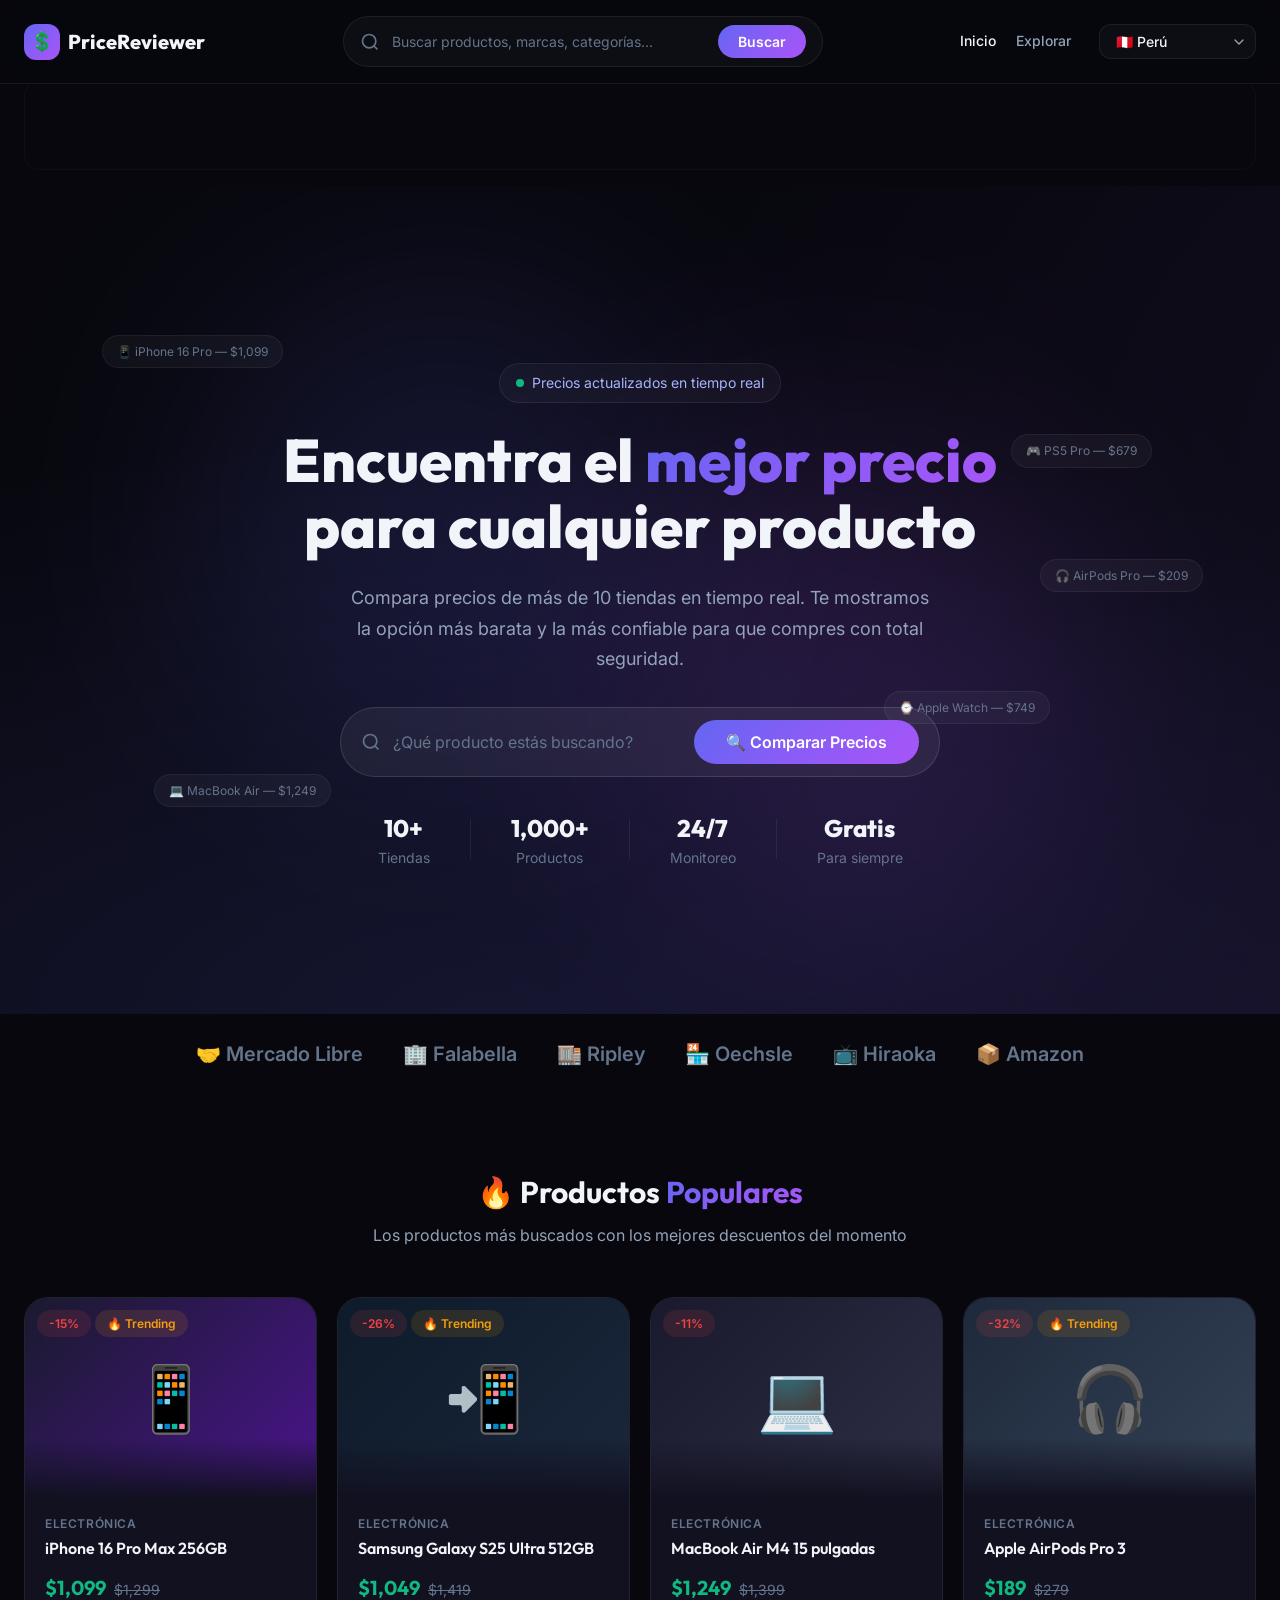
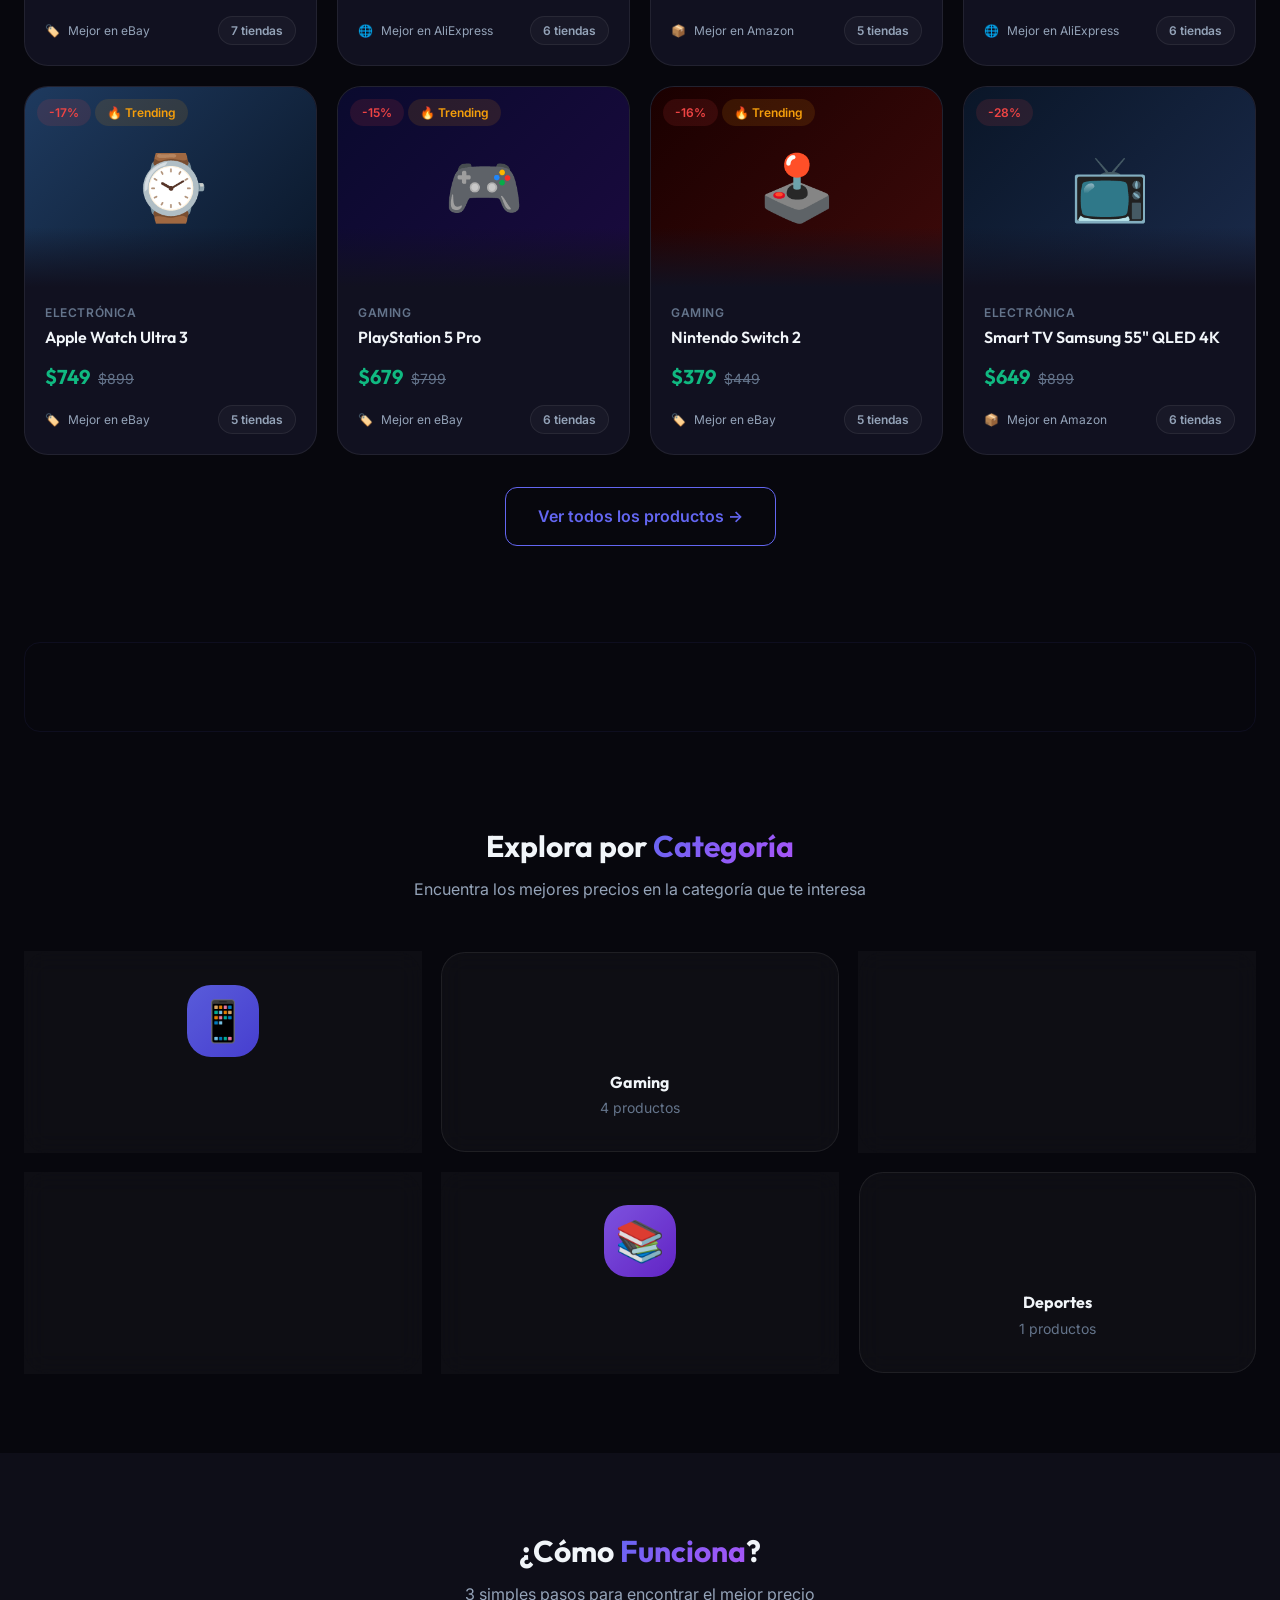
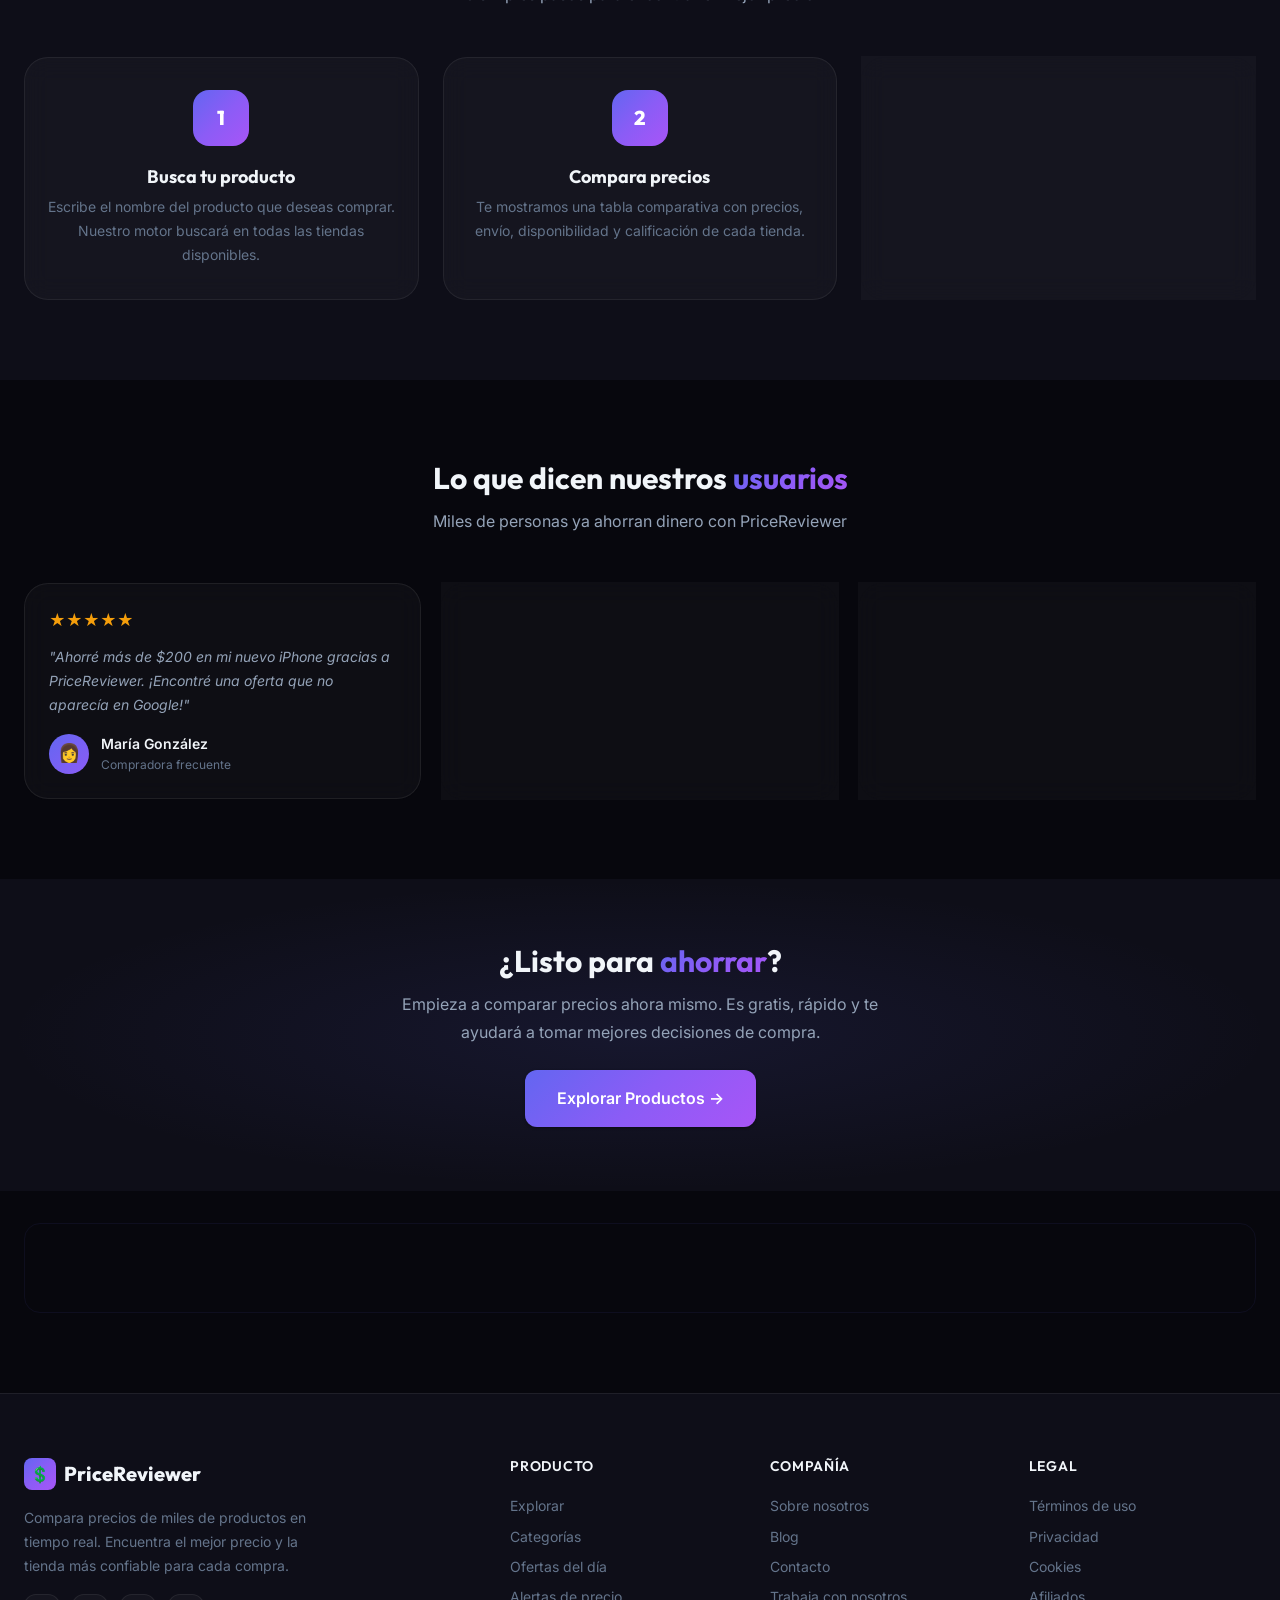
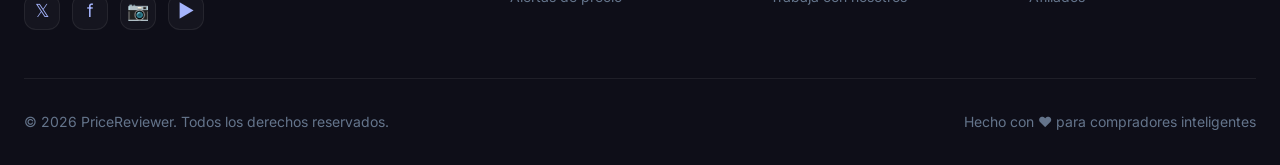
==== commit 81f5d28b: "feat: Agregar selector de pais para filtrar tiendas y resultados - Agregado dropdown de pais en el n" ====
--- a/index.html
+++ b/index.html
@@ -370,6 +370,15 @@
       <div class="navbar-links">
         <a href="index.html" class="active">Inicio</a>
         <a href="results.html">Explorar</a>
+        <div class="country-selector">
+          <select id="country-select" class="country-select">
+            <option value="pe">🇵🇪 Perú</option>
+            <option value="co">🇨🇴 Colombia</option>
+            <option value="mx">🇲🇽 México</option>
+            <option value="cl">🇨🇱 Chile</option>
+            <option value="global">🌐 Internacional</option>
+          </select>
+        </div>
       </div>
       <button class="mobile-menu-btn" aria-label="Menú">
         <span></span><span></span><span></span>
--- a/css/styles.css
+++ b/css/styles.css
@@ -217,6 +217,39 @@
   white-space: nowrap;
 }
 .navbar-links a:hover, .navbar-links a.active {
+  color: var(--text-primary);
+}
+.country-selector {
+  margin-left: var(--s2);
+}
+.country-select {
+  background: var(--bg-glass);
+  color: var(--text-primary);
+  border: 1px solid var(--border-glass);
+  border-radius: var(--r-md);
+  padding: var(--s2) var(--s4);
+  font-family: var(--font-body);
+  font-size: var(--text-sm);
+  font-weight: 500;
+  outline: none;
+  cursor: pointer;
+  transition: all var(--t-fast);
+  appearance: none;
+  background-image: url("data:image/svg+xml;charset=US-ASCII,%3Csvg%20xmlns%3D%22http%3A%2F%2Fwww.w3.org%2F2000%2Fsvg%22%20width%3D%2224%22%20height%3D%2224%22%20viewBox%3D%220%200%2024%2024%22%20fill%3D%22none%22%20stroke%3D%22%2394a3b8%22%20stroke-width%3D%222%22%20stroke-linecap%3D%22round%22%20stroke-linejoin%3D%22round%22%3E%3Cpolyline%20points%3D%226%209%2012%2015%2018%209%22%3E%3C%2Fpolyline%3E%3C%2Fsvg%3E");
+  background-repeat: no-repeat;
+  background-position: right var(--s2) center;
+  background-size: 16px;
+  padding-right: var(--s8);
+}
+.country-select:hover {
+  border-color: rgba(255, 255, 255, 0.2);
+}
+.country-select:focus {
+  border-color: var(--primary);
+  box-shadow: 0 0 0 2px rgba(99, 102, 241, 0.2);
+}
+.country-select option {
+  background: var(--bg-primary);
   color: var(--text-primary);
 }
 .navbar-search {
